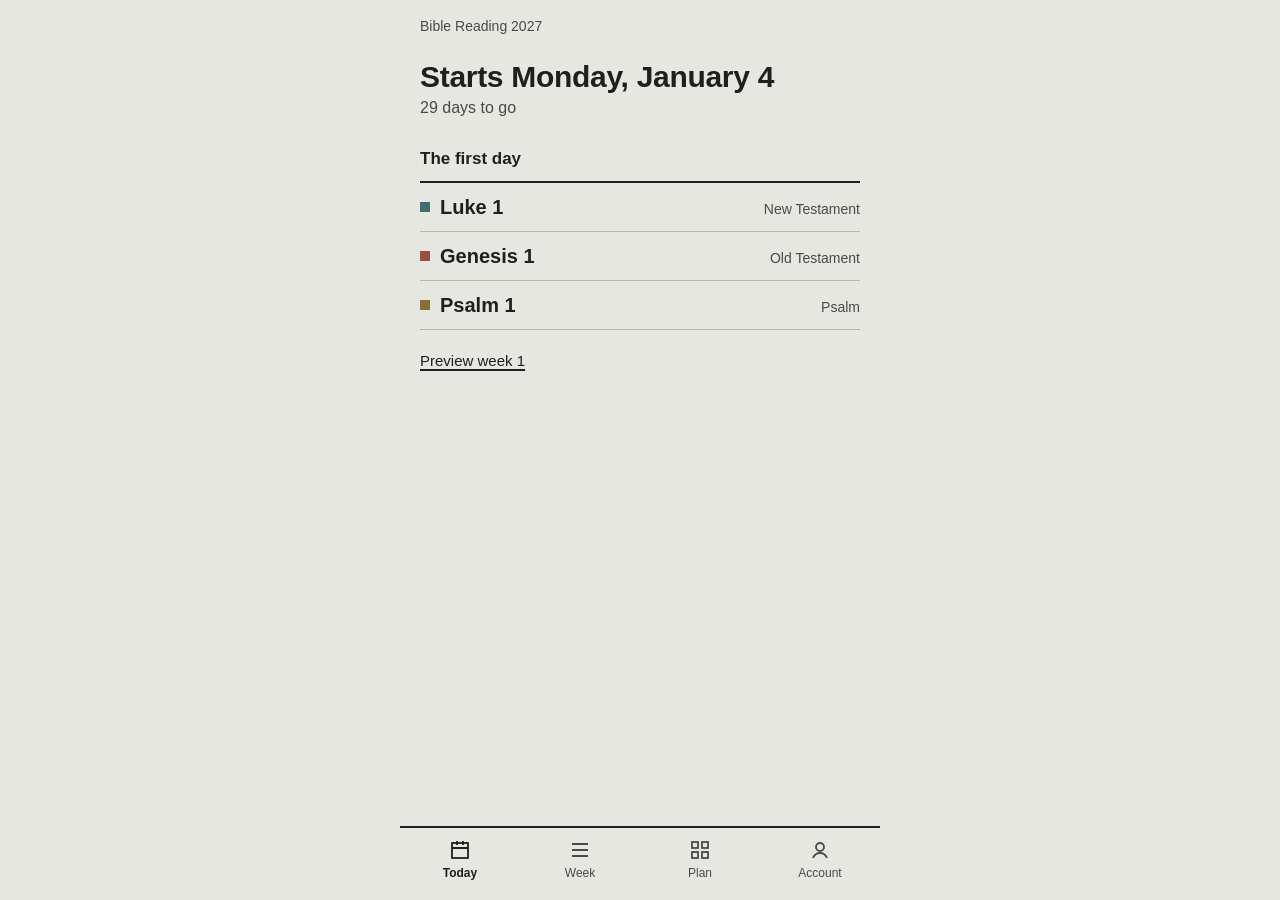
==== index.html @ 4ee298c2 "feat: app screens (Today, Week, Plan, Catch up, Account) in the e-ink Plan Sheet look Co-Authored-By" ====
<!DOCTYPE html>
<html lang="en">
<head>
<meta charset="UTF-8">
<meta name="viewport" content="width=device-width, initial-scale=1, viewport-fit=cover">
<meta name="theme-color" content="#E7E7E2">
<meta name="description" content="A daily companion for the 2027 Bible reading plan: today's readings, your checkmarks, and your reading partners'.">
<title>Bible Reading 2027</title>
<link rel="stylesheet" href="style.css">
</head>
<body>
<div id="app" class="app">
  <noscript><p class="noscript">This reading plan needs JavaScript turned on.</p></noscript>
</div>
<script src="readings.js"></script>
<script src="plan.js"></script>
<script src="links.js"></script>
<script src="store.js"></script>
<script src="sync-config.js"></script>
<script src="sync.js"></script>
<script src="app.js"></script>
</body>
</html>
---- style.css ----
/* ============================================================
   THE LOOK — "The Plan Sheet, e-ink": an e-paper grey ground,
   ink rules, muted e-ink colors per track, square tick boxes.
   Your marks are solid; a partner's are halftone patterns.
   ============================================================ */

@font-face {
  font-family: 'Atkinson Hyperlegible';
  src: url('fonts/AtkinsonHyperlegible-Regular.woff2') format('woff2');
  font-weight: 400; font-style: normal; font-display: swap;
}
@font-face {
  font-family: 'Atkinson Hyperlegible';
  src: url('fonts/AtkinsonHyperlegible-Bold.woff2') format('woff2');
  font-weight: 700; font-style: normal; font-display: swap;
}

:root {
  --paper: #E7E7E2; --ink: #1E1F1F; --ink-2: #474A49; --rule: #B5B6B0; --faint: #CFD0CA; --field: #F1F1ED;
  --nt: #3F6E6C; --ot: #95533F; --wis: #85703A;
  --face: 'Atkinson Hyperlegible', 'Avenir Next', 'Segoe UI', Roboto, sans-serif;
  color-scheme: light;
  accent-color: var(--ink);
}

* { box-sizing: border-box; margin: 0; }
::selection { background: var(--ink); color: var(--paper); }
html { background: var(--paper); -webkit-text-size-adjust: 100%; }
body { background: var(--paper); color: var(--ink); font-family: var(--face); font-size: 16px; line-height: 1.4; -webkit-font-smoothing: antialiased; -webkit-tap-highlight-color: transparent; }
a { color: var(--ink); text-underline-offset: 3px; text-decoration-thickness: 1.5px; }
:focus-visible { outline: 3px solid var(--ink); outline-offset: 3px; }
.muted { color: var(--ink-2); }
.nt { --c: var(--nt); } .ot { --c: var(--ot); } .wis { --c: var(--wis); }

.app { max-width: 480px; min-height: 100vh; min-height: 100dvh; margin: 0 auto; display: flex; flex-direction: column; }
.screen { flex: 1; display: flex; flex-direction: column; }
header { padding: max(16px, env(safe-area-inset-top)) 20px 0; }
.bar { display: flex; justify-content: space-between; align-items: center; gap: 12px; font-size: 14px; color: var(--ink-2); min-height: 22px; }
.sync { display: inline-flex; align-items: center; gap: 6px; color: var(--ink-2); }
.sync svg { width: 14px; height: 14px; fill: none; stroke: currentColor; stroke-width: 1.6; }
h1 { font-size: 30px; font-weight: 700; letter-spacing: -.01em; line-height: 1.1; margin-top: 22px; text-wrap: balance; }
.seq { font-size: 16px; color: var(--ink-2); margin-top: 4px; }
.centered { text-align: center; }
main { flex: 1; padding: 0 20px 28px; }
h2 { font-size: 17px; font-weight: 700; margin: 28px 0 10px; }
h3 { font-size: 16px; font-weight: 700; margin-bottom: 12px; }

/* ---------- Reading rows ---------- */
.readings { list-style: none; padding: 0; border-top: 2px solid var(--ink); }
main > .readings:first-child { margin-top: 18px; }
.readings li { display: flex; align-items: center; gap: 16px; padding: 14px 0; border-bottom: 1px solid var(--rule); }
.what { flex: 1; min-width: 0; }
.ref { font-size: 26px; font-weight: 700; letter-spacing: -.01em; line-height: 1.1; overflow-wrap: anywhere; }
.track { font-size: 14px; color: var(--ink-2); margin-top: 4px; display: flex; flex-wrap: wrap; align-items: center; gap: 4px 12px; }
.read-online { display: inline-flex; padding: 6px; margin: -6px -2px; color: var(--ink-2); }
.read-online svg { width: 14px; height: 14px; fill: none; stroke: currentColor; stroke-width: 1.6; }

/* The tick box and its e-ink partial-refresh moment. */
.tick { all: unset; flex: none; width: 36px; height: 36px; border: 2.5px solid var(--ink); display: grid; place-items: center; cursor: pointer; touch-action: manipulation; }
.tick:focus-visible { outline: 3px solid var(--ink); outline-offset: 3px; }
.tick svg { width: 24px; height: 24px; fill: none; stroke: var(--paper); stroke-width: 3; stroke-linecap: square; stroke-dasharray: 24; stroke-dashoffset: 24; }
.tick[aria-pressed="true"] { background: var(--c); border-color: var(--c); }
.tick[aria-pressed="true"] svg { stroke-dashoffset: 0; }
.tick.refresh { animation: refresh 260ms steps(1, end); }
.tick.refresh[aria-pressed="true"] svg { animation: draw 200ms 90ms steps(4, end) both; }
@keyframes refresh { 0% { background: var(--ink); border-color: var(--ink); } 45% { background: var(--paper); border-color: var(--ink); } }
@keyframes draw { from { stroke-dashoffset: 24; } to { stroke-dashoffset: 0; } }
@media (prefers-reduced-motion: reduce) { .tick.refresh, .tick.refresh svg { animation: none !important; } }

/* Partners: solid is you, halftone patterns are them. */
.solid { background: var(--c, var(--ink-2)); }
.pat-dots { background: repeating-conic-gradient(var(--c, var(--ink-2)) 0 25%, transparent 0 50%) 0 0 / 4px 4px; }
.pat-diag { background: repeating-linear-gradient(45deg, var(--c, var(--ink-2)) 0 1.5px, transparent 1.5px 4px); }
.pat-lines { background: repeating-linear-gradient(0deg, var(--c, var(--ink-2)) 0 1.5px, transparent 1.5px 4px); }
.partners { display: flex; flex-direction: column; align-items: flex-end; gap: 4px; font-size: 13px; color: var(--ink-2); }
.who { display: inline-flex; align-items: center; gap: 6px; white-space: nowrap; }
.swatch { display: inline-block; width: 14px; height: 14px; outline: 1px solid var(--c, var(--ink-2)); outline-offset: -1px; }

/* ---------- This week grid ---------- */
.grid-head { display: flex; justify-content: space-between; align-items: baseline; gap: 12px; }
.switch-label { font-size: 14px; color: var(--ink-2); display: inline-flex; align-items: center; gap: 6px; }
.grid { display: grid; grid-template-columns: 88px repeat(5, 1fr); gap: 5px; align-items: center; font-size: 13px; color: var(--ink-2); }
.grid .day { text-align: center; }
.grid .day.now { color: var(--ink); font-weight: 700; }
.cell { height: 28px; border: 1.5px solid var(--faint); display: grid; grid-template-columns: 1fr 1fr; }
.cell:has(.her) .me { border-right: 1px solid var(--faint); }
.cell:not(:has(.her)) { grid-template-columns: 1fr; }
.cell.now { border-color: var(--ink); }
.cell .me.on { background: var(--c); }
.cell .her:not(.on) { background: none; }
.key { display: flex; gap: 18px; margin-top: 10px; font-size: 13px; color: var(--ink-2); }
.key span { display: inline-flex; align-items: center; gap: 6px; }
.key i { width: 12px; height: 12px; }
.counts { font-size: 14px; color: var(--ink-2); margin-top: 8px; }
.catch { margin-top: 20px; font-size: 15px; }

/* ---------- Week, plan, previews ---------- */
.week-nav { display: grid; grid-template-columns: 44px 1fr 44px; align-items: center; margin-top: 14px; }
.week-nav h1 { margin: 0; text-align: center; }
.week-nav a { width: 44px; height: 44px; display: grid; place-items: center; }
.week-nav svg { width: 24px; height: 24px; fill: none; stroke: var(--ink); stroke-width: 2; }
.preview { list-style: none; padding: 0; border-top: 2px solid var(--ink); }
.preview li { display: flex; align-items: baseline; gap: 10px; padding: 10px 0; border-bottom: 1px solid var(--rule); font-size: 20px; font-weight: 700; }
.preview li i { width: 10px; height: 10px; flex: none; align-self: center; }
.preview li .muted { font-size: 14px; font-weight: 400; margin-left: auto; }
details { border-bottom: 1px solid var(--rule); }
main > details:first-child { margin-top: 18px; border-top: 2px solid var(--ink); }
summary { display: flex; gap: 10px; align-items: baseline; padding: 14px 0; cursor: pointer; list-style: none; }
summary::-webkit-details-marker { display: none; }
summary b { font-size: 17px; }
summary .muted { font-size: 14px; }
summary .count { margin-left: auto; font-size: 14px; color: var(--ink-2); white-space: nowrap; }
details[open] summary .count { color: var(--ink); font-weight: 700; }
.plan-days { list-style: none; padding: 0 0 6px; font-size: 14px; }
.plan-days li { display: grid; grid-template-columns: 40px 1fr 1fr 1.2fr; gap: 8px; padding: 4px 0; }
.plan-days li > span:not(.muted) { display: flex; align-items: center; gap: 6px; }
.plan-days li > span:not(.muted)::before { content: ''; flex: none; width: 9px; height: 9px; border: 1.5px solid var(--rule); }
.plan-days .done::before { background: var(--c); border-color: var(--c) !important; }
.open-week { display: inline-block; font-size: 14px; padding: 6px 0 14px; }
.empty { font-size: 20px; font-weight: 700; margin-top: 28px; }

/* ---------- Account and settings ---------- */
.account section { margin-top: 8px; }
.account form { border-top: 2px solid var(--ink); padding: 18px 0 8px; margin-top: 24px; }
.field { display: grid; gap: 6px; margin-bottom: 14px; font-size: 14px; color: var(--ink-2); }
.field input, .field select { font: inherit; font-size: 17px; color: var(--ink); background: var(--field); border: 2px solid var(--ink); border-radius: 0; padding: 10px 12px; width: 100%; -webkit-appearance: none; appearance: none; }
.field select { background-image: linear-gradient(45deg, transparent 50%, var(--ink) 50%), linear-gradient(135deg, var(--ink) 50%, transparent 50%); background-position: calc(100% - 20px) 50%, calc(100% - 14px) 50%; background-size: 6px 6px; background-repeat: no-repeat; padding-right: 36px; }
.switch-label select { font: inherit; color: var(--ink); background: var(--field); border: 1.5px solid var(--ink); border-radius: 0; padding: 4px 8px; }
.check-field { display: flex; align-items: center; gap: 12px; font-size: 16px; padding: 6px 0; }
.check-field input { width: 22px; height: 22px; margin: 0; }
.actions { display: flex; align-items: center; gap: 18px; flex-wrap: wrap; }
.btn { font: inherit; font-size: 16px; font-weight: 700; color: var(--ink); background: transparent; border: 2px solid var(--ink); border-radius: 0; padding: 10px 16px; cursor: pointer; }
.btn.primary { background: var(--ink); color: var(--paper); }
.btn:disabled { opacity: .5; cursor: default; }
.text-btn { font: inherit; font-size: 14px; color: var(--ink); background: none; border: 0; text-decoration: underline; text-underline-offset: 3px; cursor: pointer; padding: 6px; }
.forgot { font-size: 14px; }
.error { color: var(--ot); font-size: 14px; margin-top: 10px; min-height: 1em; }
.error:empty { display: none; }
.notice { margin-top: 18px; padding: 12px 14px; border: 2px solid var(--ink); }
.people { list-style: none; padding: 0; border-top: 1px solid var(--rule); margin-bottom: 18px; }
.people li { display: flex; align-items: center; gap: 10px; padding: 10px 0; border-bottom: 1px solid var(--rule); font-size: 15px; }
.people .name { font-weight: 700; }
.people li > :last-child { margin-left: auto; }
.add-partner { display: grid; grid-template-columns: 1fr auto; gap: 0 10px; align-items: end; border-top: 0 !important; margin-top: 0 !important; padding-top: 0 !important; }
.add-partner .field { margin-bottom: 0; }
.add-partner .error { grid-column: 1 / -1; }
.signout { margin-top: 18px; }
.tip { margin-top: 28px; font-size: 14px; }
.noscript { padding: 40px 20px; }

/* ---------- Tab bar ---------- */
nav.tabs { display: grid; grid-template-columns: repeat(4, 1fr); border-top: 2px solid var(--ink); padding: 8px 0 max(14px, env(safe-area-inset-bottom)); position: sticky; bottom: 0; background: var(--paper); }
nav.tabs a { display: grid; justify-items: center; gap: 3px; font-size: 12px; color: var(--ink-2); text-decoration: none; padding: 2px 0 4px; }
nav.tabs a.on { color: var(--ink); font-weight: 700; }
nav.tabs svg { width: 24px; height: 24px; fill: none; stroke: currentColor; stroke-width: 1.8; }
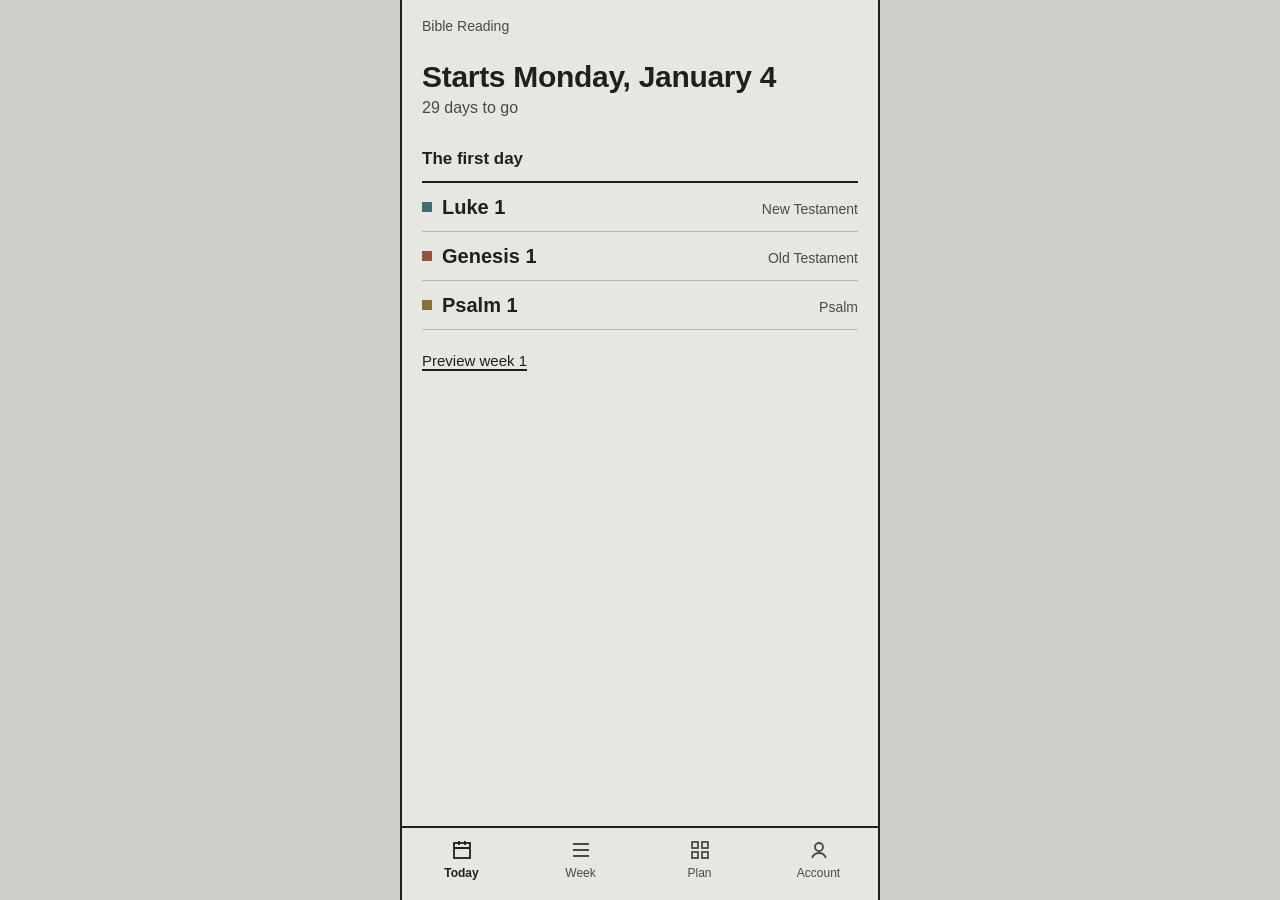
==== commit 154f3743: "feat: the plan restarts every January Each year starts on the first Monday of January and keeps its " ====
--- a/index.html
+++ b/index.html
@@ -4,8 +4,15 @@
 <meta charset="UTF-8">
 <meta name="viewport" content="width=device-width, initial-scale=1, viewport-fit=cover">
 <meta name="theme-color" content="#E7E7E2">
-<meta name="description" content="A daily companion for the 2027 Bible reading plan: today's readings, your checkmarks, and your reading partners'.">
-<title>Bible Reading 2027</title>
+<meta name="description" content="A daily companion for the yearly Bible reading plan: today's readings, your checkmarks, and your reading partners'.">
+<title>Bible Reading</title>
+<link rel="manifest" href="manifest.json">
+<link rel="icon" href="icons/icon-192.png" type="image/png">
+<link rel="apple-touch-icon" href="icons/apple-touch-icon.png">
+<meta name="apple-mobile-web-app-capable" content="yes">
+<meta name="mobile-web-app-capable" content="yes">
+<meta name="apple-mobile-web-app-title" content="Bible Reading">
+<meta name="apple-mobile-web-app-status-bar-style" content="default">
 <link rel="stylesheet" href="style.css">
 </head>
 <body>
--- a/style.css
+++ b/style.css
@@ -61,9 +61,13 @@
 .tick svg { width: 24px; height: 24px; fill: none; stroke: var(--paper); stroke-width: 3; stroke-linecap: square; stroke-dasharray: 24; stroke-dashoffset: 24; }
 .tick[aria-pressed="true"] { background: var(--c); border-color: var(--c); }
 .tick[aria-pressed="true"] svg { stroke-dashoffset: 0; }
-.tick.refresh { animation: refresh 260ms steps(1, end); }
-.tick.refresh[aria-pressed="true"] svg { animation: draw 200ms 90ms steps(4, end) both; }
-@keyframes refresh { 0% { background: var(--ink); border-color: var(--ink); } 45% { background: var(--paper); border-color: var(--ink); } }
+/* Ticking: ink for ~120ms, then the track color while the check draws in 4 steps.
+   Unticking: ink, then back to paper. */
+.tick.refresh { animation: refresh-off 260ms steps(1, end); }
+.tick.refresh[aria-pressed="true"] { animation-name: refresh-on; }
+.tick.refresh[aria-pressed="true"] svg { animation: draw 200ms 120ms steps(4, end) both; }
+@keyframes refresh-on { 0% { background: var(--ink); border-color: var(--ink); } 45% { background: var(--c); border-color: var(--c); } }
+@keyframes refresh-off { 0% { background: var(--ink); border-color: var(--ink); } 45% { background: var(--paper); border-color: var(--ink); } }
 @keyframes draw { from { stroke-dashoffset: 24; } to { stroke-dashoffset: 0; } }
 @media (prefers-reduced-motion: reduce) { .tick.refresh, .tick.refresh svg { animation: none !important; } }
 
@@ -119,13 +123,17 @@
 .open-week { display: inline-block; font-size: 14px; padding: 6px 0 14px; }
 .empty { font-size: 20px; font-weight: 700; margin-top: 28px; }
 
+.years { display: flex; gap: 8px; margin-top: 14px; flex-wrap: wrap; }
+.years a { font-size: 15px; padding: 6px 12px; border: 2px solid var(--ink); text-decoration: none; }
+.years a[aria-current="page"] { background: var(--ink); color: var(--paper); font-weight: 700; }
+
 /* ---------- Account and settings ---------- */
 .account section { margin-top: 8px; }
 .account form { border-top: 2px solid var(--ink); padding: 18px 0 8px; margin-top: 24px; }
 .field { display: grid; gap: 6px; margin-bottom: 14px; font-size: 14px; color: var(--ink-2); }
 .field input, .field select { font: inherit; font-size: 17px; color: var(--ink); background: var(--field); border: 2px solid var(--ink); border-radius: 0; padding: 10px 12px; width: 100%; -webkit-appearance: none; appearance: none; }
 .field select { background-image: linear-gradient(45deg, transparent 50%, var(--ink) 50%), linear-gradient(135deg, var(--ink) 50%, transparent 50%); background-position: calc(100% - 20px) 50%, calc(100% - 14px) 50%; background-size: 6px 6px; background-repeat: no-repeat; padding-right: 36px; }
-.switch-label select { font: inherit; color: var(--ink); background: var(--field); border: 1.5px solid var(--ink); border-radius: 0; padding: 4px 8px; }
+.switch-label select { font: inherit; color: var(--ink); background: var(--field); border: 1.5px solid var(--ink); border-radius: 0; padding: 6px 10px; }
 .check-field { display: flex; align-items: center; gap: 12px; font-size: 16px; padding: 6px 0; }
 .check-field input { width: 22px; height: 22px; margin: 0; }
 .actions { display: flex; align-items: center; gap: 18px; flex-wrap: wrap; }
@@ -148,6 +156,18 @@
 .tip { margin-top: 28px; font-size: 14px; }
 .noscript { padding: 40px 20px; }
 
+/* ---------- Wider screens: the app is one sheet on a darker desk ---------- */
+@media (min-width: 600px) {
+  html { background: #CFD0CA; }
+  body { background: transparent; }
+  .app { background: var(--paper); border-left: 2px solid var(--ink); border-right: 2px solid var(--ink); }
+}
+
+.preview-note { margin: 0; padding: 10px 20px; font-size: 14px; background: var(--faint); border-bottom: 2px solid var(--ink); }
+
+.install-note { margin: 16px 20px 0; padding: 14px 16px; border: 2px solid var(--ink); font-size: 15px; }
+.install-note .actions { margin-top: 10px; }
+
 /* ---------- Tab bar ---------- */
 nav.tabs { display: grid; grid-template-columns: repeat(4, 1fr); border-top: 2px solid var(--ink); padding: 8px 0 max(14px, env(safe-area-inset-bottom)); position: sticky; bottom: 0; background: var(--paper); }
 nav.tabs a { display: grid; justify-items: center; gap: 3px; font-size: 12px; color: var(--ink-2); text-decoration: none; padding: 2px 0 4px; }
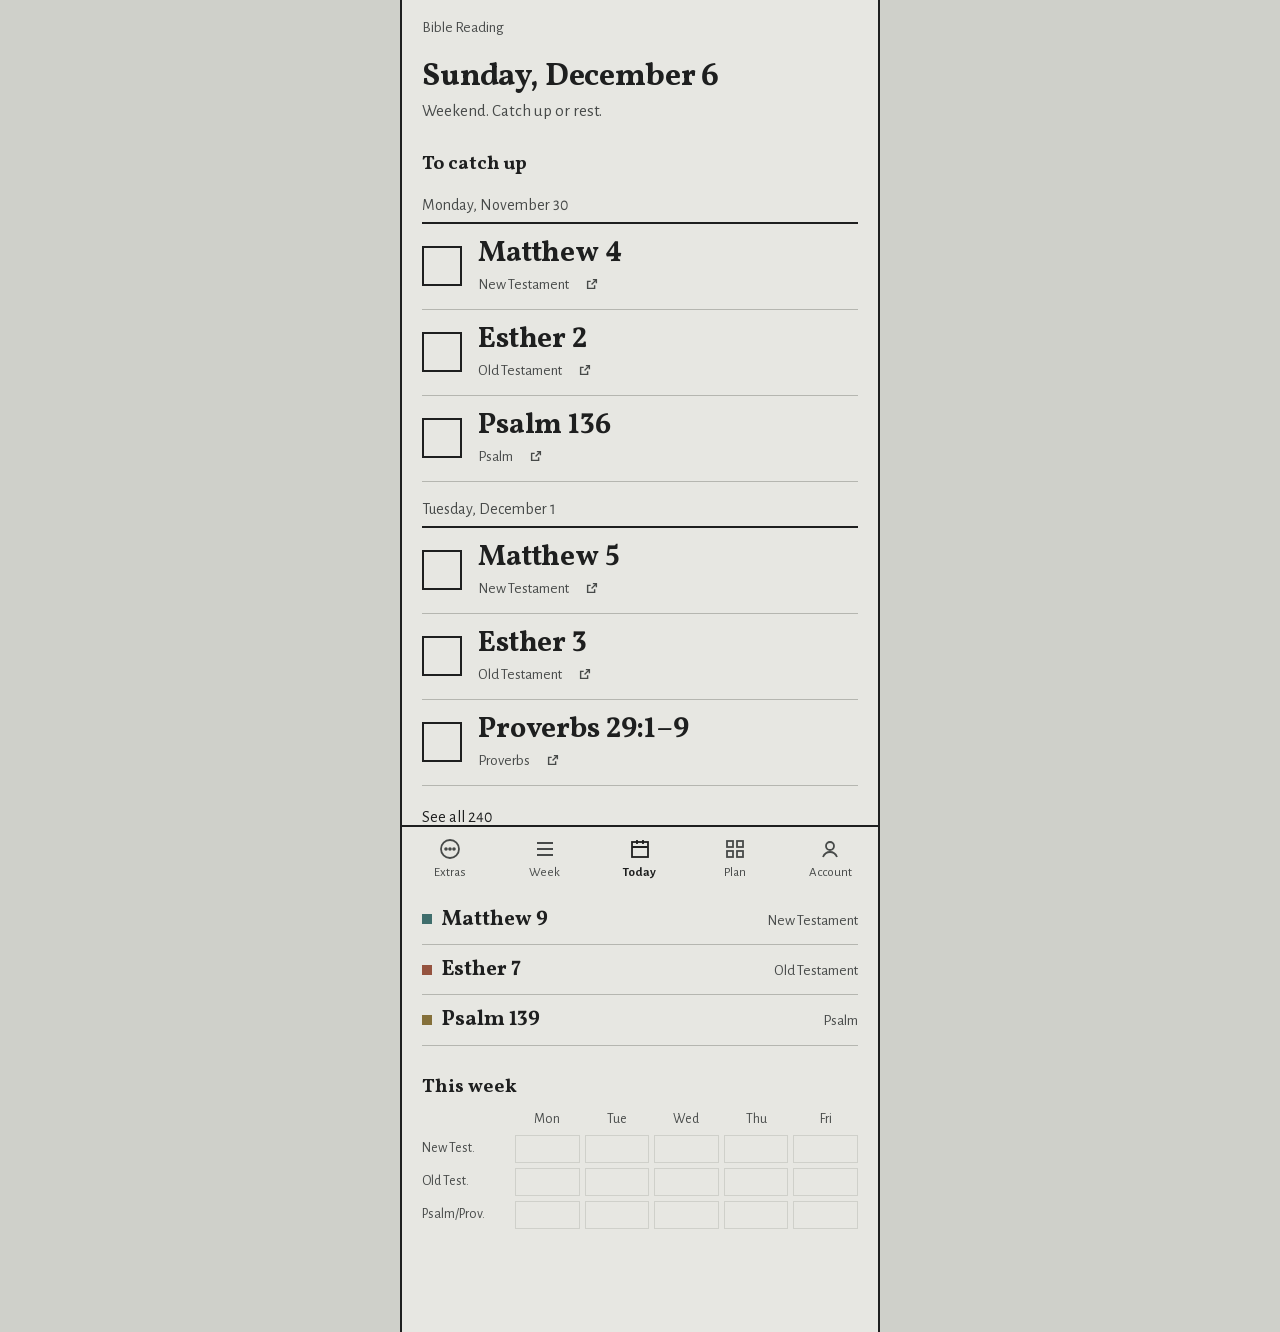
==== commit fbb47c0f: "Add The Gospel to Extras, from First Ten Days A new Extras page, "What is the Gospel?", uses the Gos" ====
--- a/index.html
+++ b/index.html
@@ -25,6 +25,7 @@
 <script src="store.js"></script>
 <script src="sync-config.js"></script>
 <script src="sync.js"></script>
+  <script src="gospel.js"></script>
 <script src="app.js"></script>
 </body>
 </html>
--- a/style.css
+++ b/style.css
@@ -5,20 +5,34 @@
    ============================================================ */
 
 @font-face {
-  font-family: 'Atkinson Hyperlegible';
-  src: url('fonts/AtkinsonHyperlegible-Regular.woff2') format('woff2');
+  font-family: 'Alegreya Sans';
+  src: url('fonts/AlegreyaSans-Regular.woff2') format('woff2');
   font-weight: 400; font-style: normal; font-display: swap;
 }
 @font-face {
-  font-family: 'Atkinson Hyperlegible';
-  src: url('fonts/AtkinsonHyperlegible-Bold.woff2') format('woff2');
+  font-family: 'Alegreya Sans';
+  src: url('fonts/AlegreyaSans-Bold.woff2') format('woff2');
+  font-weight: 700; font-style: normal; font-display: swap;
+}
+/* Biró Script (ingoFonts, Ingo Zimmermann), used with permission: the
+   handwriting in the Gospel bridge drawing. */
+@font-face {
+  font-family: 'Biro Script';
+  src: url('fonts/biro-script.otf') format('opentype');
+  font-display: swap;
+}
+@font-face {
+  font-family: 'Vollkorn';
+  src: url('fonts/Vollkorn-Bold.woff2') format('woff2');
   font-weight: 700; font-style: normal; font-display: swap;
 }
 
 :root {
   --paper: #E7E7E2; --ink: #1E1F1F; --ink-2: #474A49; --rule: #B5B6B0; --faint: #CFD0CA; --field: #F1F1ED;
   --nt: #3F6E6C; --ot: #95533F; --wis: #85703A;
-  --face: 'Atkinson Hyperlegible', 'Avenir Next', 'Segoe UI', Roboto, sans-serif;
+  --pen: #96402F; /* the red pen in the Gospel bridge */
+  --face: 'Alegreya Sans', 'Avenir Next', 'Segoe UI', Roboto, sans-serif; /* labels, buttons, small text */
+  --display: 'Vollkorn', Georgia, 'Times New Roman', serif; /* the date, readings and headings */
   color-scheme: light;
   accent-color: var(--ink);
 }
@@ -26,7 +40,7 @@
 * { box-sizing: border-box; margin: 0; }
 ::selection { background: var(--ink); color: var(--paper); }
 html { background: var(--paper); -webkit-text-size-adjust: 100%; }
-body { background: var(--paper); color: var(--ink); font-family: var(--face); font-size: 16px; line-height: 1.4; -webkit-font-smoothing: antialiased; -webkit-tap-highlight-color: transparent; }
+body { background: var(--paper); color: var(--ink); font-family: var(--face); font-size: 17px; line-height: 1.4; -webkit-font-smoothing: antialiased; -webkit-tap-highlight-color: transparent; }
 a { color: var(--ink); text-underline-offset: 3px; text-decoration-thickness: 1.5px; }
 :focus-visible { outline: 3px solid var(--ink); outline-offset: 3px; }
 .muted { color: var(--ink-2); }
@@ -35,23 +49,27 @@
 .app { max-width: 480px; min-height: 100vh; min-height: 100dvh; margin: 0 auto; display: flex; flex-direction: column; }
 .screen { flex: 1; display: flex; flex-direction: column; }
 header { padding: max(16px, env(safe-area-inset-top)) 20px 0; }
-.bar { display: flex; justify-content: space-between; align-items: center; gap: 12px; font-size: 14px; color: var(--ink-2); min-height: 22px; }
+.bar { display: flex; justify-content: space-between; align-items: center; gap: 12px; font-size: 15px; color: var(--ink-2); min-height: 22px; }
 .sync { display: inline-flex; align-items: center; gap: 6px; color: var(--ink-2); }
 .sync svg { width: 14px; height: 14px; fill: none; stroke: currentColor; stroke-width: 1.6; }
-h1 { font-size: 30px; font-weight: 700; letter-spacing: -.01em; line-height: 1.1; margin-top: 22px; text-wrap: balance; }
-.seq { font-size: 16px; color: var(--ink-2); margin-top: 4px; }
+h1 { font-family: var(--display); font-size: 32px; font-weight: 700; letter-spacing: -.005em; line-height: 1.1; margin-top: 22px; text-wrap: balance; }
+.seq { font-size: 17px; color: var(--ink-2); margin-top: 4px; }
 .centered { text-align: center; }
 main { flex: 1; padding: 0 20px 28px; }
-h2 { font-size: 17px; font-weight: 700; margin: 28px 0 10px; }
-h3 { font-size: 16px; font-weight: 700; margin-bottom: 12px; }
+h2 { font-family: var(--display); font-size: 19px; font-weight: 700; margin: 28px 0 10px; }
+h3 { font-size: 17px; font-weight: 700; margin-bottom: 12px; }
+
+/* Both fonts default to book-style numbers, where 1 looks like a capital I
+   ("Psalm 11" → "Psalm II"). Standard numbers everywhere. */
+html { font-variant-numeric: lining-nums; }
 
 /* ---------- Reading rows ---------- */
 .readings { list-style: none; padding: 0; border-top: 2px solid var(--ink); }
 main > .readings:first-child { margin-top: 18px; }
 .readings li { display: flex; align-items: center; gap: 16px; padding: 14px 0; border-bottom: 1px solid var(--rule); }
 .what { flex: 1; min-width: 0; }
-.ref { font-size: 26px; font-weight: 700; letter-spacing: -.01em; line-height: 1.1; overflow-wrap: anywhere; }
-.track { font-size: 14px; color: var(--ink-2); margin-top: 4px; display: flex; flex-wrap: wrap; align-items: center; gap: 4px 12px; }
+.ref { font-family: var(--display); font-size: 29px; font-weight: 700; letter-spacing: -.005em; line-height: 1.1; overflow-wrap: anywhere; }
+.track { font-size: 15px; color: var(--ink-2); margin-top: 4px; display: flex; flex-wrap: wrap; align-items: center; gap: 4px 12px; }
 .read-online { display: inline-flex; padding: 6px; margin: -6px -2px; color: var(--ink-2); }
 .read-online svg { width: 14px; height: 14px; fill: none; stroke: currentColor; stroke-width: 1.6; }
 
@@ -76,14 +94,14 @@
 .pat-dots { background: repeating-conic-gradient(var(--c, var(--ink-2)) 0 25%, transparent 0 50%) 0 0 / 4px 4px; }
 .pat-diag { background: repeating-linear-gradient(45deg, var(--c, var(--ink-2)) 0 1.5px, transparent 1.5px 4px); }
 .pat-lines { background: repeating-linear-gradient(0deg, var(--c, var(--ink-2)) 0 1.5px, transparent 1.5px 4px); }
-.partners { display: flex; flex-direction: column; align-items: flex-end; gap: 4px; font-size: 13px; color: var(--ink-2); }
+.partners { display: flex; flex-direction: column; align-items: flex-end; gap: 4px; font-size: 14px; color: var(--ink-2); }
 .who { display: inline-flex; align-items: center; gap: 6px; white-space: nowrap; }
 .swatch { display: inline-block; width: 14px; height: 14px; outline: 1px solid var(--c, var(--ink-2)); outline-offset: -1px; }
 
 /* ---------- This week grid ---------- */
 .grid-head { display: flex; justify-content: space-between; align-items: baseline; gap: 12px; }
-.switch-label { font-size: 14px; color: var(--ink-2); display: inline-flex; align-items: center; gap: 6px; }
-.grid { display: grid; grid-template-columns: 88px repeat(5, 1fr); gap: 5px; align-items: center; font-size: 13px; color: var(--ink-2); }
+.switch-label { font-size: 15px; color: var(--ink-2); display: inline-flex; align-items: center; gap: 6px; }
+.grid { display: grid; grid-template-columns: 88px repeat(5, 1fr); gap: 5px; align-items: center; font-size: 14px; color: var(--ink-2); }
 .grid .day { text-align: center; }
 .grid .day.now { color: var(--ink); font-weight: 700; }
 .cell { height: 28px; border: 1.5px solid var(--faint); display: grid; grid-template-columns: 1fr 1fr; }
@@ -92,11 +110,11 @@
 .cell.now { border-color: var(--ink); }
 .cell .me.on { background: var(--c); }
 .cell .her:not(.on) { background: none; }
-.key { display: flex; gap: 18px; margin-top: 10px; font-size: 13px; color: var(--ink-2); }
+.key { display: flex; gap: 18px; margin-top: 10px; font-size: 14px; color: var(--ink-2); }
 .key span { display: inline-flex; align-items: center; gap: 6px; }
 .key i { width: 12px; height: 12px; }
-.counts { font-size: 14px; color: var(--ink-2); margin-top: 8px; }
-.catch { margin-top: 20px; font-size: 15px; }
+.counts { font-size: 15px; color: var(--ink-2); margin-top: 8px; }
+.catch { margin-top: 20px; font-size: 16px; }
 
 /* ---------- Week, plan, previews ---------- */
 .week-nav { display: grid; grid-template-columns: 44px 1fr 44px; align-items: center; margin-top: 14px; }
@@ -104,56 +122,73 @@
 .week-nav a { width: 44px; height: 44px; display: grid; place-items: center; }
 .week-nav svg { width: 24px; height: 24px; fill: none; stroke: var(--ink); stroke-width: 2; }
 .preview { list-style: none; padding: 0; border-top: 2px solid var(--ink); }
-.preview li { display: flex; align-items: baseline; gap: 10px; padding: 10px 0; border-bottom: 1px solid var(--rule); font-size: 20px; font-weight: 700; }
+.preview li { display: flex; align-items: baseline; gap: 10px; padding: 10px 0; border-bottom: 1px solid var(--rule); font-family: var(--display); font-size: 21px; font-weight: 700; }
 .preview li i { width: 10px; height: 10px; flex: none; align-self: center; }
-.preview li .muted { font-size: 14px; font-weight: 400; margin-left: auto; }
+.preview li .muted { font-family: var(--face); font-size: 15px; font-weight: 400; margin-left: auto; }
 details { border-bottom: 1px solid var(--rule); }
 main > details:first-child { margin-top: 18px; border-top: 2px solid var(--ink); }
 summary { display: flex; gap: 10px; align-items: baseline; padding: 14px 0; cursor: pointer; list-style: none; }
 summary::-webkit-details-marker { display: none; }
-summary b { font-size: 17px; }
-summary .muted { font-size: 14px; }
-summary .count { margin-left: auto; font-size: 14px; color: var(--ink-2); white-space: nowrap; }
+summary b { font-family: var(--display); font-size: 19px; }
+summary .muted { font-size: 15px; }
+summary .count { margin-left: auto; font-size: 15px; color: var(--ink-2); white-space: nowrap; }
 details[open] summary .count { color: var(--ink); font-weight: 700; }
-.plan-days { list-style: none; padding: 0 0 6px; font-size: 14px; }
+.plan-days { list-style: none; padding: 0 0 6px; font-size: 15px; }
 .plan-days li { display: grid; grid-template-columns: 40px 1fr 1fr 1.2fr; gap: 8px; padding: 4px 0; }
 .plan-days li > span:not(.muted) { display: flex; align-items: center; gap: 6px; }
 .plan-days li > span:not(.muted)::before { content: ''; flex: none; width: 9px; height: 9px; border: 1.5px solid var(--rule); }
 .plan-days .done::before { background: var(--c); border-color: var(--c) !important; }
-.open-week { display: inline-block; font-size: 14px; padding: 6px 0 14px; }
-.empty { font-size: 20px; font-weight: 700; margin-top: 28px; }
+.open-week { display: inline-block; font-size: 15px; padding: 6px 0 14px; }
+.empty { font-family: var(--display); font-size: 22px; font-weight: 700; margin-top: 28px; }
+.day-head { font-size: 16px; font-weight: 400; color: var(--ink-2); margin: 16px 0 6px; }
 
 .years { display: flex; gap: 8px; margin-top: 14px; flex-wrap: wrap; }
-.years a { font-size: 15px; padding: 6px 12px; border: 2px solid var(--ink); text-decoration: none; }
+.years a { font-size: 16px; padding: 6px 12px; border: 2px solid var(--ink); text-decoration: none; }
 .years a[aria-current="page"] { background: var(--ink); color: var(--paper); font-weight: 700; }
 
 /* ---------- Account and settings ---------- */
 .account section { margin-top: 8px; }
 .account form { border-top: 2px solid var(--ink); padding: 18px 0 8px; margin-top: 24px; }
-.field { display: grid; gap: 6px; margin-bottom: 14px; font-size: 14px; color: var(--ink-2); }
+.field { display: grid; gap: 6px; margin-bottom: 14px; font-size: 15px; color: var(--ink-2); }
 .field input, .field select { font: inherit; font-size: 17px; color: var(--ink); background: var(--field); border: 2px solid var(--ink); border-radius: 0; padding: 10px 12px; width: 100%; -webkit-appearance: none; appearance: none; }
 .field select { background-image: linear-gradient(45deg, transparent 50%, var(--ink) 50%), linear-gradient(135deg, var(--ink) 50%, transparent 50%); background-position: calc(100% - 20px) 50%, calc(100% - 14px) 50%; background-size: 6px 6px; background-repeat: no-repeat; padding-right: 36px; }
 .switch-label select { font: inherit; color: var(--ink); background: var(--field); border: 1.5px solid var(--ink); border-radius: 0; padding: 6px 10px; }
-.check-field { display: flex; align-items: center; gap: 12px; font-size: 16px; padding: 6px 0; }
+.check-field { display: flex; align-items: center; gap: 12px; font-size: 17px; padding: 6px 0; }
 .check-field input { width: 22px; height: 22px; margin: 0; }
 .actions { display: flex; align-items: center; gap: 18px; flex-wrap: wrap; }
-.btn { font: inherit; font-size: 16px; font-weight: 700; color: var(--ink); background: transparent; border: 2px solid var(--ink); border-radius: 0; padding: 10px 16px; cursor: pointer; }
+.btn { font: inherit; font-size: 17px; font-weight: 700; color: var(--ink); background: transparent; border: 2px solid var(--ink); border-radius: 0; padding: 10px 16px; cursor: pointer; }
 .btn.primary { background: var(--ink); color: var(--paper); }
 .btn:disabled { opacity: .5; cursor: default; }
-.text-btn { font: inherit; font-size: 14px; color: var(--ink); background: none; border: 0; text-decoration: underline; text-underline-offset: 3px; cursor: pointer; padding: 6px; }
-.forgot { font-size: 14px; }
-.error { color: var(--ot); font-size: 14px; margin-top: 10px; min-height: 1em; }
+/* Waiting on the server: the label says what's happening and three small
+   squares fill in turn, a stepped e-ink tick rather than a smooth spinner. */
+.busy:disabled { opacity: 1; cursor: progress; }
+.wait { display: inline-flex; gap: 3px; margin-left: 8px; vertical-align: 1px; }
+.wait i { width: 6px; height: 6px; border: 1.5px solid currentColor; animation: wait-step 1.2s steps(1, end) infinite; }
+.wait i:nth-child(2) { animation-delay: .4s; }
+.wait i:nth-child(3) { animation-delay: .8s; }
+/* Sits like a row of the partner list while partners load. */
+.loading { color: var(--ink-2); font-size: 16px; padding: 10px 0; margin-bottom: 18px; border-top: 1px solid var(--rule); border-bottom: 1px solid var(--rule); }
+.loading:has(+ .people) { margin-bottom: 0; border-bottom: 0; }
+@keyframes wait-step { 0% { background: currentColor; } 33% { background: transparent; } }
+@media (prefers-reduced-motion: reduce) { .wait i { animation: none; } .wait i:first-child { background: currentColor; } }
+.text-btn { font: inherit; font-size: 15px; color: var(--ink); background: none; border: 0; text-decoration: underline; text-underline-offset: 3px; cursor: pointer; padding: 6px; }
+.forgot { font-size: 15px; }
+.disclaimer { font-size: 15px; color: var(--ink-2); margin: 2px 0 14px; padding: 10px 12px; border: 1.5px dashed var(--ink-2); }
+.disclaimer b { color: var(--ink); }
+.error { color: var(--ot); font-size: 15px; margin-top: 10px; min-height: 1em; }
 .error:empty { display: none; }
 .notice { margin-top: 18px; padding: 12px 14px; border: 2px solid var(--ink); }
 .people { list-style: none; padding: 0; border-top: 1px solid var(--rule); margin-bottom: 18px; }
-.people li { display: flex; align-items: center; gap: 10px; padding: 10px 0; border-bottom: 1px solid var(--rule); font-size: 15px; }
+.people li { display: flex; align-items: center; gap: 10px; padding: 10px 0; border-bottom: 1px solid var(--rule); font-size: 16px; }
 .people .name { font-weight: 700; }
 .people li > :last-child { margin-left: auto; }
 .add-partner { display: grid; grid-template-columns: 1fr auto; gap: 0 10px; align-items: end; border-top: 0 !important; margin-top: 0 !important; padding-top: 0 !important; }
 .add-partner .field { margin-bottom: 0; }
 .add-partner .error { grid-column: 1 / -1; }
 .signout { margin-top: 18px; }
-.tip { margin-top: 28px; font-size: 14px; }
+.catch-me-up-section .notice { margin-top: 4px; }
+.catch-me-up-section .actions { margin-top: 12px; }
+.tip { margin-top: 28px; font-size: 15px; }
 .noscript { padding: 40px 20px; }
 
 /* ---------- Wider screens: the app is one sheet on a darker desk ---------- */
@@ -163,13 +198,105 @@
   .app { background: var(--paper); border-left: 2px solid var(--ink); border-right: 2px solid var(--ink); }
 }
 
-.preview-note { margin: 0; padding: 10px 20px; font-size: 14px; background: var(--faint); border-bottom: 2px solid var(--ink); }
-
-.install-note { margin: 16px 20px 0; padding: 14px 16px; border: 2px solid var(--ink); font-size: 15px; }
+.preview-note { margin: 0; padding: 10px 20px; font-size: 15px; background: var(--faint); border-bottom: 2px solid var(--ink); }
+
+.install-note { margin: 16px 20px 0; padding: 14px 16px; border: 2px solid var(--ink); font-size: 16px; }
 .install-note .actions { margin-top: 10px; }
 
+/* ---------- Extras ---------- */
+.extras section { margin-top: 4px; }
+main.extras > p:first-child { margin-top: 16px; }
+.about h2 { margin-top: 26px; }
+.about section:first-child h2 { margin-top: 16px; }
+.about p { max-width: 62ch; }
+.extras p { margin-bottom: 10px; }
+.about-list { padding-left: 20px; margin: 0 0 10px; }
+.about-list li { margin-bottom: 8px; }
+a.btn { display: inline-block; text-decoration: none; }
+.share-note:empty { display: none; }
+.share-note { margin-top: 10px; overflow-wrap: anywhere; }
+
+/* Extras menu rows and the back link on Extras pages */
+.extras-menu { border-top: 2px solid var(--ink); margin-top: 18px; }
+.extras-row { display: flex; align-items: center; gap: 12px; padding: 14px 0; border-bottom: 1px solid var(--rule); text-decoration: none; color: var(--ink); }
+.extras-row > span { flex: 1; display: grid; gap: 3px; }
+.row-title { font-family: var(--display); font-weight: 700; font-size: 20px; }
+.row-detail { font-size: 15px; color: var(--ink-2); }
+.extras-row svg { width: 20px; height: 20px; fill: none; stroke: var(--ink-2); stroke-width: 2; flex: none; }
+.back { display: inline-flex; align-items: center; gap: 2px; text-decoration: none; color: var(--ink); font-size: 16px; padding: 6px 6px 6px 0; }
+.back svg { width: 18px; height: 18px; fill: none; stroke: currentColor; stroke-width: 2; }
+
+/* ---------- Printable plan ---------- */
+.print-week { break-inside: avoid; page-break-inside: avoid; border-top: 2px solid var(--ink); margin-top: 18px; padding-top: 6px; }
+.print-week h2 { margin: 0 0 6px; font-size: 17px; }
+.print-week h2 .muted { font-family: var(--face); font-weight: 400; font-size: 14px; margin-left: 6px; }
+.print-days { list-style: none; padding: 0; margin: 0; }
+.print-day { display: grid; grid-template-columns: 38px 1fr 1fr 1.2fr; gap: 6px; padding: 3px 0; font-size: 15px; }
+.print-dow { color: var(--ink-2); }
+.print-ref { display: flex; align-items: flex-start; gap: 5px; }
+.print-ref .box { flex: none; width: 10px; height: 10px; border: 1.5px solid var(--ink); margin-top: 4px; }
+/* New Testament only: the one reading spans the row. */
+.plan-days li > span:nth-child(2):last-child, .print-day > .print-ref:nth-child(2):last-child { grid-column: 2 / -1; }
+
+/* Paper: two columns of weeks, one line per day, so a year fits on two pages
+   (one sheet printed double-sided). */
+@media print {
+  @page { size: letter portrait; margin: 9mm 10mm; }
+  html, body, .app { background: #fff !important; }
+  .app { max-width: none; border: 0 !important; min-height: 0; }
+  nav.tabs, .print-actions, .preview-note, .install-note { display: none !important; }
+  .print-screen header { padding: 0; display: flex; align-items: baseline; gap: 4mm; flex-wrap: wrap; }
+  .print-screen h1 { margin: 0; font-size: 13pt; }
+  .print-screen .seq { margin: 0; font-size: 7.5pt; }
+  .print-weeks { columns: 2; column-gap: 7mm; padding: 2mm 0 0; }
+  .print-week { margin: 0 0 1.1mm; padding-top: 0.4mm; border-top-width: 1px; }
+  .print-week h2 { font-size: 7.8pt; line-height: 1.15; margin: 0; }
+  .print-week h2 .muted { font-size: 6.8pt; margin-left: 1.5mm; }
+  .print-day { grid-template-columns: 5.5mm 0.95fr 1fr 1.25fr; font-size: 7pt; line-height: 1.08; padding: 0; gap: 0 1.4mm; }
+  .print-ref { gap: 1mm; min-width: 0; }
+  .print-ref .box { width: 2mm; height: 2mm; margin-top: 0.2mm; border-width: 0.8px; }
+}
+
 /* ---------- Tab bar ---------- */
-nav.tabs { display: grid; grid-template-columns: repeat(4, 1fr); border-top: 2px solid var(--ink); padding: 8px 0 max(14px, env(safe-area-inset-bottom)); position: sticky; bottom: 0; background: var(--paper); }
-nav.tabs a { display: grid; justify-items: center; gap: 3px; font-size: 12px; color: var(--ink-2); text-decoration: none; padding: 2px 0 4px; }
+nav.tabs { display: grid; grid-template-columns: repeat(5, 1fr); border-top: 2px solid var(--ink); padding: 8px 0 max(14px, env(safe-area-inset-bottom)); position: sticky; bottom: 0; background: var(--paper); }
+nav.tabs a { display: grid; justify-items: center; gap: 3px; font-size: 13px; color: var(--ink-2); text-decoration: none; padding: 2px 0 4px; }
 nav.tabs a.on { color: var(--ink); font-weight: 700; }
 nav.tabs svg { width: 24px; height: 24px; fill: none; stroke: currentColor; stroke-width: 1.8; }
+
+/* ---------- The Gospel (Extras) ----------
+   The bridge drawing pins to the top while God, Man, Jesus and Response
+   scroll up under it. app.js draws each line (stroke-dashoffset) and
+   writes on each label (--p) as its part is read; .drawing is only set
+   when motion is allowed, so otherwise the drawing is simply complete. */
+.bridge { margin: 18px 0 0; }
+.bridge-stage { position: sticky; top: 0; z-index: 2; background: var(--paper); padding: 10px 0 8px; border-bottom: 1px solid var(--rule); }
+.bridge-art { display: block; width: 100%; height: auto; max-height: 34vh; }
+.bridge-steps { display: flex; justify-content: space-between; list-style: none; padding: 0; margin: 6px 0 0; font-size: 12px; font-weight: 700; letter-spacing: .14em; text-transform: uppercase; }
+.bridge-steps li { color: var(--ink-2); opacity: .55; transition: color .2s, opacity .2s; }
+.bridge-steps li.done { color: var(--ink); opacity: 1; }
+.bridge-steps li.now { color: var(--pen); opacity: 1; }
+.bridge-part { padding: 26px 0 8px; min-height: 55vh; }
+/* The last part can scroll all the way up under the drawing, as the others do. */
+.bridge-part:last-child { min-height: calc(66vh + 20px); }
+.gospel .bridge-part h2 { margin: 0 0 12px; font-size: 40px; line-height: 1; letter-spacing: .02em; text-transform: uppercase; }
+.part-n { display: block; margin-bottom: 6px; font-family: var(--face); font-size: 12px; font-weight: 700; letter-spacing: .14em; color: var(--pen); }
+.verse { margin: 18px 0 10px; padding: 2px 0 2px 16px; border-left: 3px solid var(--pen); }
+.extras .verse p { margin: 0; font-size: 18px; line-height: 1.5; }
+.verse cite { display: block; margin-top: 8px; font-style: normal; font-size: 12px; font-weight: 700; letter-spacing: .14em; text-transform: uppercase; color: var(--pen); }
+
+/* The pen: ink lines, God's light, the pit's walls, Jesus's cross and our
+   response in red; the small lines thinner; the cliffs gone over twice. */
+.bridge-art path { fill: none; stroke: var(--ink); stroke-width: 2.4; stroke-linecap: round; stroke-linejoin: round; }
+.bridge-art .red path, .bridge-art path.red { stroke: var(--pen); }
+.bridge-art path.thick { stroke-width: 2.7; }
+.bridge-art path.again { stroke-width: 1.4; stroke-opacity: .45; }
+.bridge-art path.faith { stroke: var(--pen); stroke-width: 1.6; }
+.bridge-art .rays path, .bridge-art path.pit, .bridge-art [data-who] path { stroke-width: 1.6; }
+.bridge-art path.head { fill: var(--paper); }
+.bridge-art text { font-family: 'Biro Script', 'Bradley Hand', 'Segoe Print', cursive; fill: var(--ink); text-anchor: middle; }
+.bridge-art text.red { fill: var(--pen); }
+.drawing .bridge-art path[data-at] { stroke-dasharray: 1; stroke-dashoffset: 1; }
+.drawing .bridge-art text[data-at] {
+  -webkit-clip-path: inset(-30% calc((1 - var(--p, 0)) * 100%) -30% -10%);
+  clip-path: inset(-30% calc((1 - var(--p, 0)) * 100%) -30% -10%);
+}
